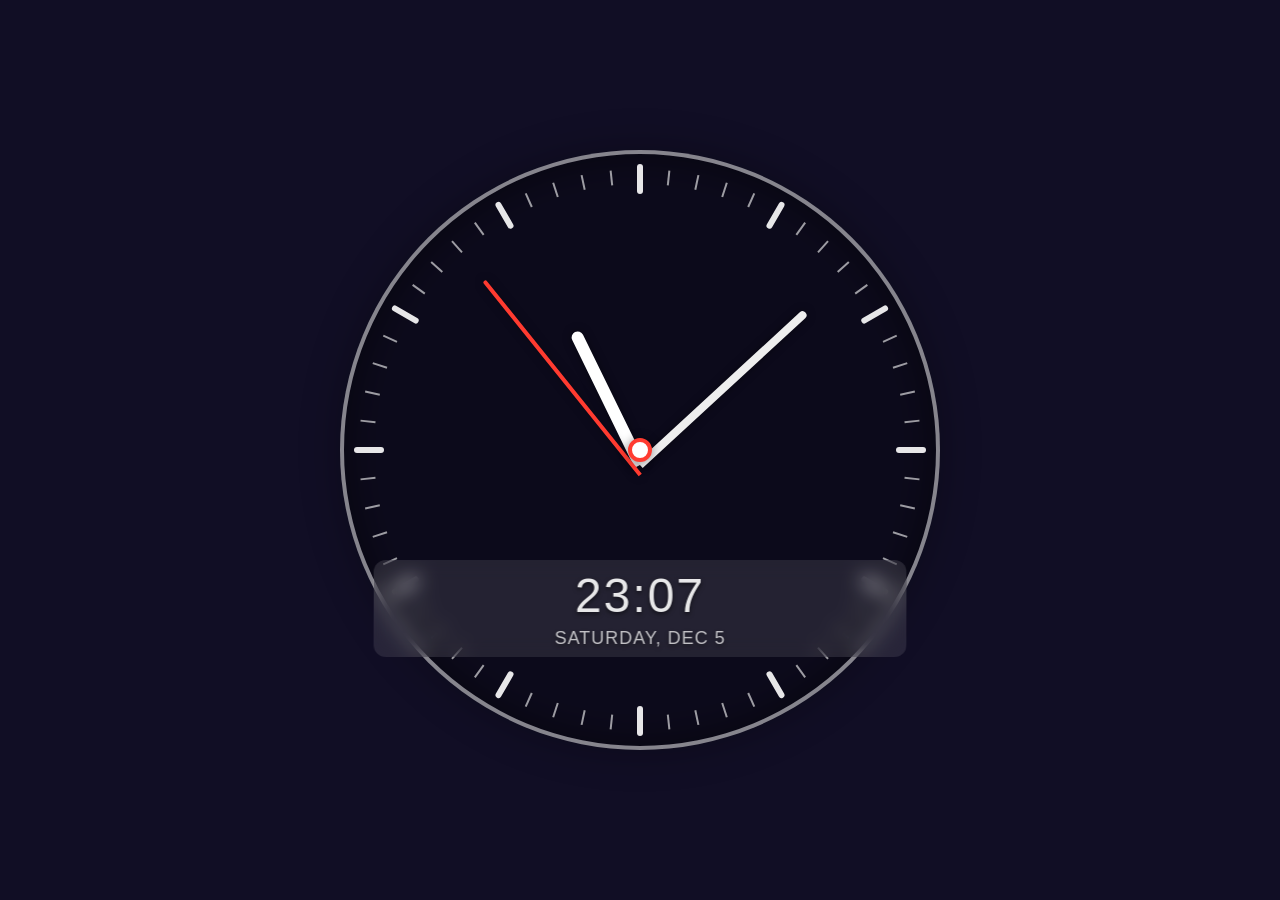
==== index.html @ 39321dd9 "Initial iteration with a basic clock face" ====
<!DOCTYPE html>
<html lang="en">
<head>
    <meta charset="UTF-8">
    <meta name="viewport" content="width=device-width, initial-scale=1.0, maximum-scale=1.0, user-scalable=no">
    <title>Nightstand Clock</title>
    <link rel="stylesheet" href="style.css">
</head>
<body>
    <div id="clock-container">
        <div id="clock-face">
            <div id="ticks"></div>
            <div id="digital-container">
                <div id="digital-time">--:--</div>
                <div id="digital-date">--</div>
            </div>
            <div id="hour-hand" class="hand"></div>
            <div id="minute-hand" class="hand"></div>
            <div id="second-hand" class="hand"></div>
            <div id="center-dot"></div>
        </div>
    </div>
    <script src="script.js"></script>
</body>
</html>
---- style.css ----
/* Reset */
* {
    box-sizing: border-box;
    margin: 0;
    padding: 0;
}

/* Root variables */
:root {
    --bg-color: #000;
    --primary-color: #ff3b30; /* accent for second hand */
    --hand-color: #fff;
    --glass-bg: rgba(255, 255, 255, 0.1);
    --glass-blur: 10px;
    --transition-speed: 0.2s;
}

/* Base */
html, body {
    width: 100%;
    height: 100%;
    overflow: hidden;
    font-family: -apple-system, BlinkMacSystemFont, "Segoe UI", Roboto, Helvetica, Arial, sans-serif;
    background-color: var(--bg-color);
    transition: background-color 1s linear;
    color: #fff;
}

/* Clock container */
#clock-container {
    width: 100%;
    height: 100%;
    display: flex;
    justify-content: center;
    align-items: center;
}
/* iOS 9 fallback */
#clock-container {
    display: -webkit-flex;
    -webkit-justify-content: center;
    -webkit-align-items: center;
}

/* Clock face */
#clock-face {
    position: relative;
    width: 80vmin;
    height: 80vmin;
    max-width: 600px;
    max-height: 600px;
    border-radius: 50%;
    background: rgba(0, 0, 0, 0.25);
    border: 4px solid rgba(255, 255, 255, 0.5);
    box-shadow: inset 0 0 40px rgba(0, 0, 0, 0.5), 0 0 40px rgba(0, 0, 0, 0.3);
}

/* Ticks */
#ticks {
    position: absolute;
    width: 100%;
    height: 100%;
    top: 0;
    left: 0;
}
.tick {
    position: absolute;
    top: 0;
    left: 50%;
    transform-origin: bottom center;
    -webkit-transform-origin: bottom center;
    background-color: transparent;
    height: 50%;
}
.tick-hour {
    width: 6px;
    margin-left: -3px;
}
.tick-hour::after {
    content: '';
    position: absolute;
    top: 10px;
    left: 0;
    width: 100%;
    height: 30px;
    background-color: rgba(255, 255, 255, 0.9);
    border-radius: 3px;
    transition: background-color var(--transition-speed);
}
.tick-minute {
    width: 2px;
    margin-left: -1px;
}
.tick-minute::after {
    content: '';
    position: absolute;
    top: 15px;
    left: 0;
    width: 100%;
    height: 15px;
    background-color: rgba(255, 255, 255, 0.6);
    transition: background-color var(--transition-speed);
}

/* Digital display (glassmorphism) */
#digital-container {
    position: absolute;
    width: 90%;
    bottom: 15%;
    left: 50%;
    transform: translateX(-50%);
    text-align: center;
    color: rgba(255, 255, 255, 0.9);
    text-shadow: 0 2px 4px rgba(0, 0, 0, 0.5);
    background: var(--glass-bg);
    backdrop-filter: blur(var(--glass-blur));
    border-radius: 12px;
    padding: 8px 0;
}
#digital-time {
    font-size: 8vmin;
    font-weight: 300;
    letter-spacing: 2px;
    margin-bottom: 5px;
    transition: color var(--transition-speed);
}
#digital-date {
    font-size: 3vmin;
    font-weight: 400;
    text-transform: uppercase;
    letter-spacing: 1px;
    opacity: 0.8;
    transition: opacity var(--transition-speed);
}
@media (min-width: 600px) {
    #digital-time { font-size: 48px; }
    #digital-date { font-size: 18px; }
}

/* Hands */
.hand {
    position: absolute;
    bottom: 50%;
    left: 50%;
    transform-origin: bottom center;
    -webkit-transform-origin: bottom center;
    border-radius: 10px 10px 0 0;
    box-shadow: 0 0 10px rgba(0, 0, 0, 0.4);
    transition: transform var(--transition-speed) ease-out;
}
#hour-hand {
    width: 12px;
    height: 25%;
    margin-left: -6px;
    background-color: var(--hand-color);
    margin-bottom: -15px;
    padding-bottom: 15px;
}
#minute-hand {
    width: 8px;
    height: 38%;
    margin-left: -4px;
    background-color: #eee;
    margin-bottom: -15px;
    padding-bottom: 15px;
}
#second-hand {
    width: 4px;
    height: 42%;
    margin-left: -2px;
    background-color: var(--primary-color);
    margin-bottom: -25px;
    padding-bottom: 25px;
}

/* Center dot */
#center-dot {
    position: absolute;
    top: 50%;
    left: 50%;
    width: 24px;
    height: 24px;
    margin-top: -12px;
    margin-left: -12px;
    background-color: #fff;
    border: 4px solid var(--primary-color);
    border-radius: 50%;
    box-shadow: 0 0 10px rgba(0, 0, 0, 0.4);
}
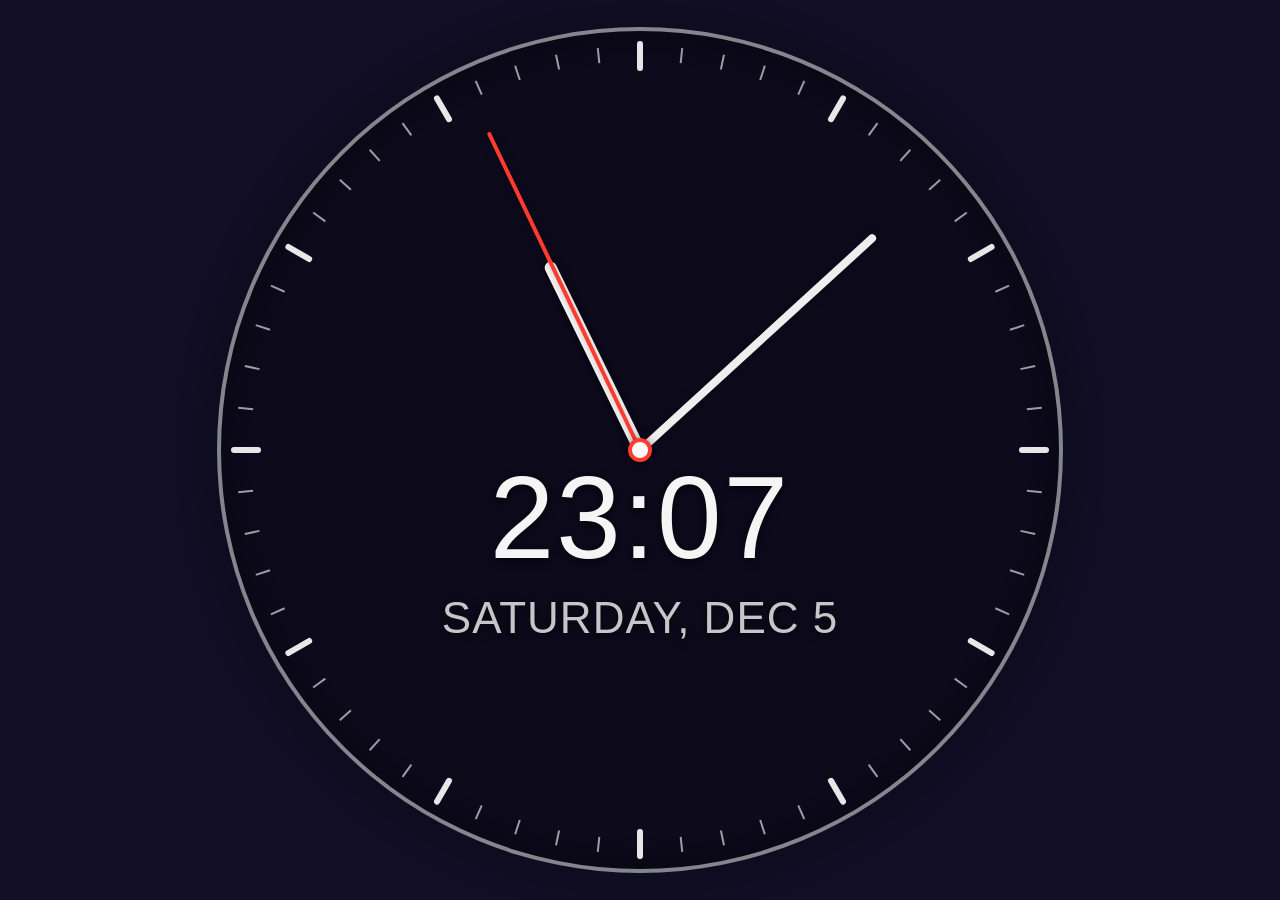
==== commit c077d760: "Added hosting information and iOS home screen capability." ====
--- a/index.html
+++ b/index.html
@@ -1,11 +1,15 @@
 <!DOCTYPE html>
 <html lang="en">
+
 <head>
     <meta charset="UTF-8">
     <meta name="viewport" content="width=device-width, initial-scale=1.0, maximum-scale=1.0, user-scalable=no">
+    <meta name="apple-mobile-web-app-capable" content="yes">
+    <meta name="apple-mobile-web-app-status-bar-style" content="black">
     <title>Nightstand Clock</title>
     <link rel="stylesheet" href="style.css">
 </head>
+
 <body>
     <div id="clock-container">
         <div id="clock-face">
@@ -22,4 +26,5 @@
     </div>
     <script src="script.js"></script>
 </body>
-</html>
+
+</html>
--- a/style.css
+++ b/style.css
@@ -10,9 +10,8 @@
     --bg-color: #000;
     --primary-color: #ff3b30; /* accent for second hand */
     --hand-color: #fff;
-    --glass-bg: rgba(255, 255, 255, 0.1);
-    --glass-blur: 10px;
     --transition-speed: 0.2s;
+    --clock-padding: 3vmin;
 }
 
 /* Base */
@@ -30,6 +29,7 @@
 #clock-container {
     width: 100%;
     height: 100%;
+    padding: var(--clock-padding);
     display: flex;
     justify-content: center;
     align-items: center;
@@ -44,10 +44,8 @@
 /* Clock face */
 #clock-face {
     position: relative;
-    width: 80vmin;
-    height: 80vmin;
-    max-width: 600px;
-    max-height: 600px;
+    width: calc(100vmin - (2 * var(--clock-padding)));
+    height: calc(100vmin - (2 * var(--clock-padding)));
     border-radius: 50%;
     background: rgba(0, 0, 0, 0.25);
     border: 4px solid rgba(255, 255, 255, 0.5);
@@ -101,30 +99,26 @@
     transition: background-color var(--transition-speed);
 }
 
-/* Digital display (glassmorphism) */
+/* Digital display */
 #digital-container {
     position: absolute;
-    width: 90%;
-    bottom: 15%;
+    width: 78%;
+    bottom: 27%;
     left: 50%;
     transform: translateX(-50%);
     text-align: center;
-    color: rgba(255, 255, 255, 0.9);
-    text-shadow: 0 2px 4px rgba(0, 0, 0, 0.5);
-    background: var(--glass-bg);
-    backdrop-filter: blur(var(--glass-blur));
-    border-radius: 12px;
-    padding: 8px 0;
+    color: rgba(255, 255, 255, 0.96);
+    text-shadow: 0 2px 8px rgba(0, 0, 0, 0.75);
 }
 #digital-time {
-    font-size: 8vmin;
+    font-size: 18vmin;
     font-weight: 300;
     letter-spacing: 2px;
-    margin-bottom: 5px;
+    margin-bottom: 8px;
     transition: color var(--transition-speed);
 }
 #digital-date {
-    font-size: 3vmin;
+    font-size: 7vmin;
     font-weight: 400;
     text-transform: uppercase;
     letter-spacing: 1px;
@@ -132,8 +126,8 @@
     transition: opacity var(--transition-speed);
 }
 @media (min-width: 600px) {
-    #digital-time { font-size: 48px; }
-    #digital-date { font-size: 18px; }
+    #digital-time { font-size: 116px; }
+    #digital-date { font-size: 44px; }
 }
 
 /* Hands */
@@ -141,35 +135,30 @@
     position: absolute;
     bottom: 50%;
     left: 50%;
-    transform-origin: bottom center;
-    -webkit-transform-origin: bottom center;
+    transform-origin: 50% 100%;
+    -webkit-transform-origin: 50% 100%;
     border-radius: 10px 10px 0 0;
     box-shadow: 0 0 10px rgba(0, 0, 0, 0.4);
     transition: transform var(--transition-speed) ease-out;
+    z-index: 2;
 }
 #hour-hand {
     width: 12px;
     height: 25%;
     margin-left: -6px;
     background-color: var(--hand-color);
-    margin-bottom: -15px;
-    padding-bottom: 15px;
 }
 #minute-hand {
     width: 8px;
     height: 38%;
     margin-left: -4px;
     background-color: #eee;
-    margin-bottom: -15px;
-    padding-bottom: 15px;
 }
 #second-hand {
     width: 4px;
     height: 42%;
     margin-left: -2px;
     background-color: var(--primary-color);
-    margin-bottom: -25px;
-    padding-bottom: 25px;
 }
 
 /* Center dot */
@@ -185,4 +174,5 @@
     border: 4px solid var(--primary-color);
     border-radius: 50%;
     box-shadow: 0 0 10px rgba(0, 0, 0, 0.4);
+    z-index: 3;
 }
